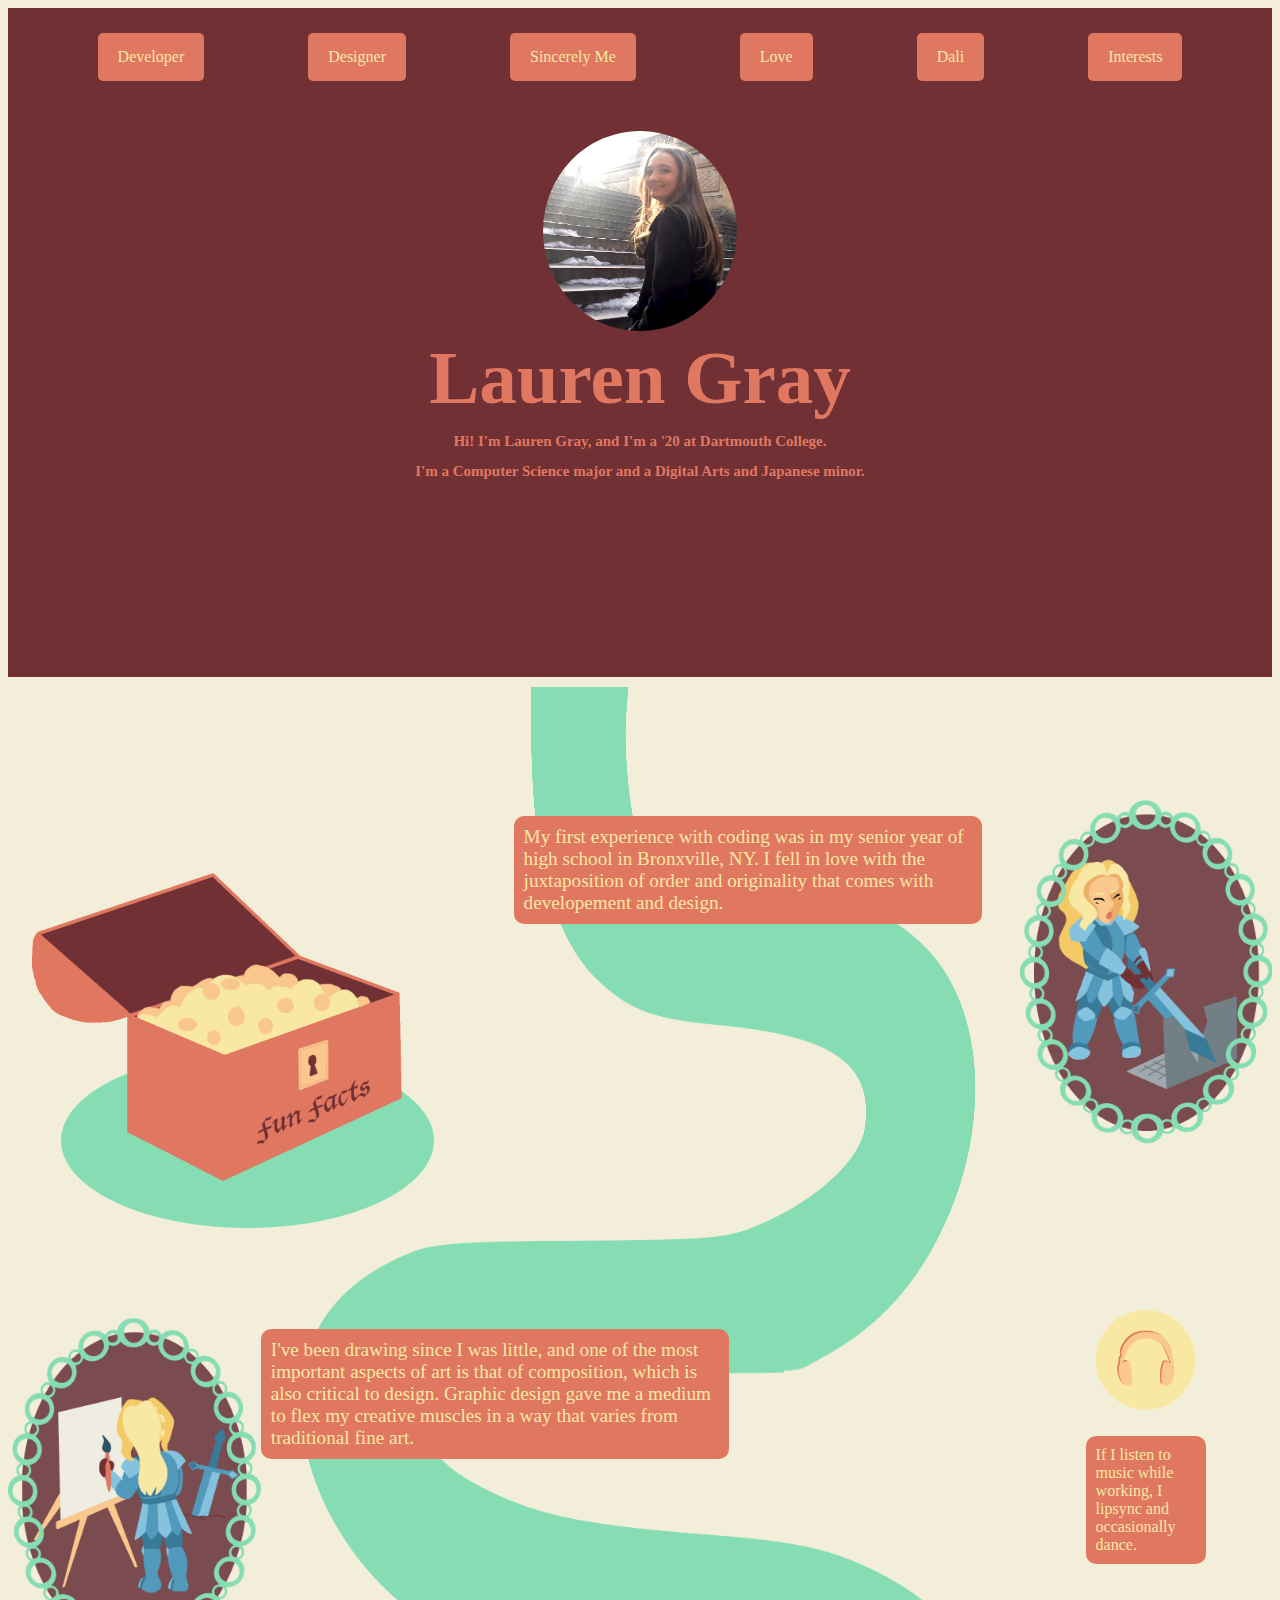
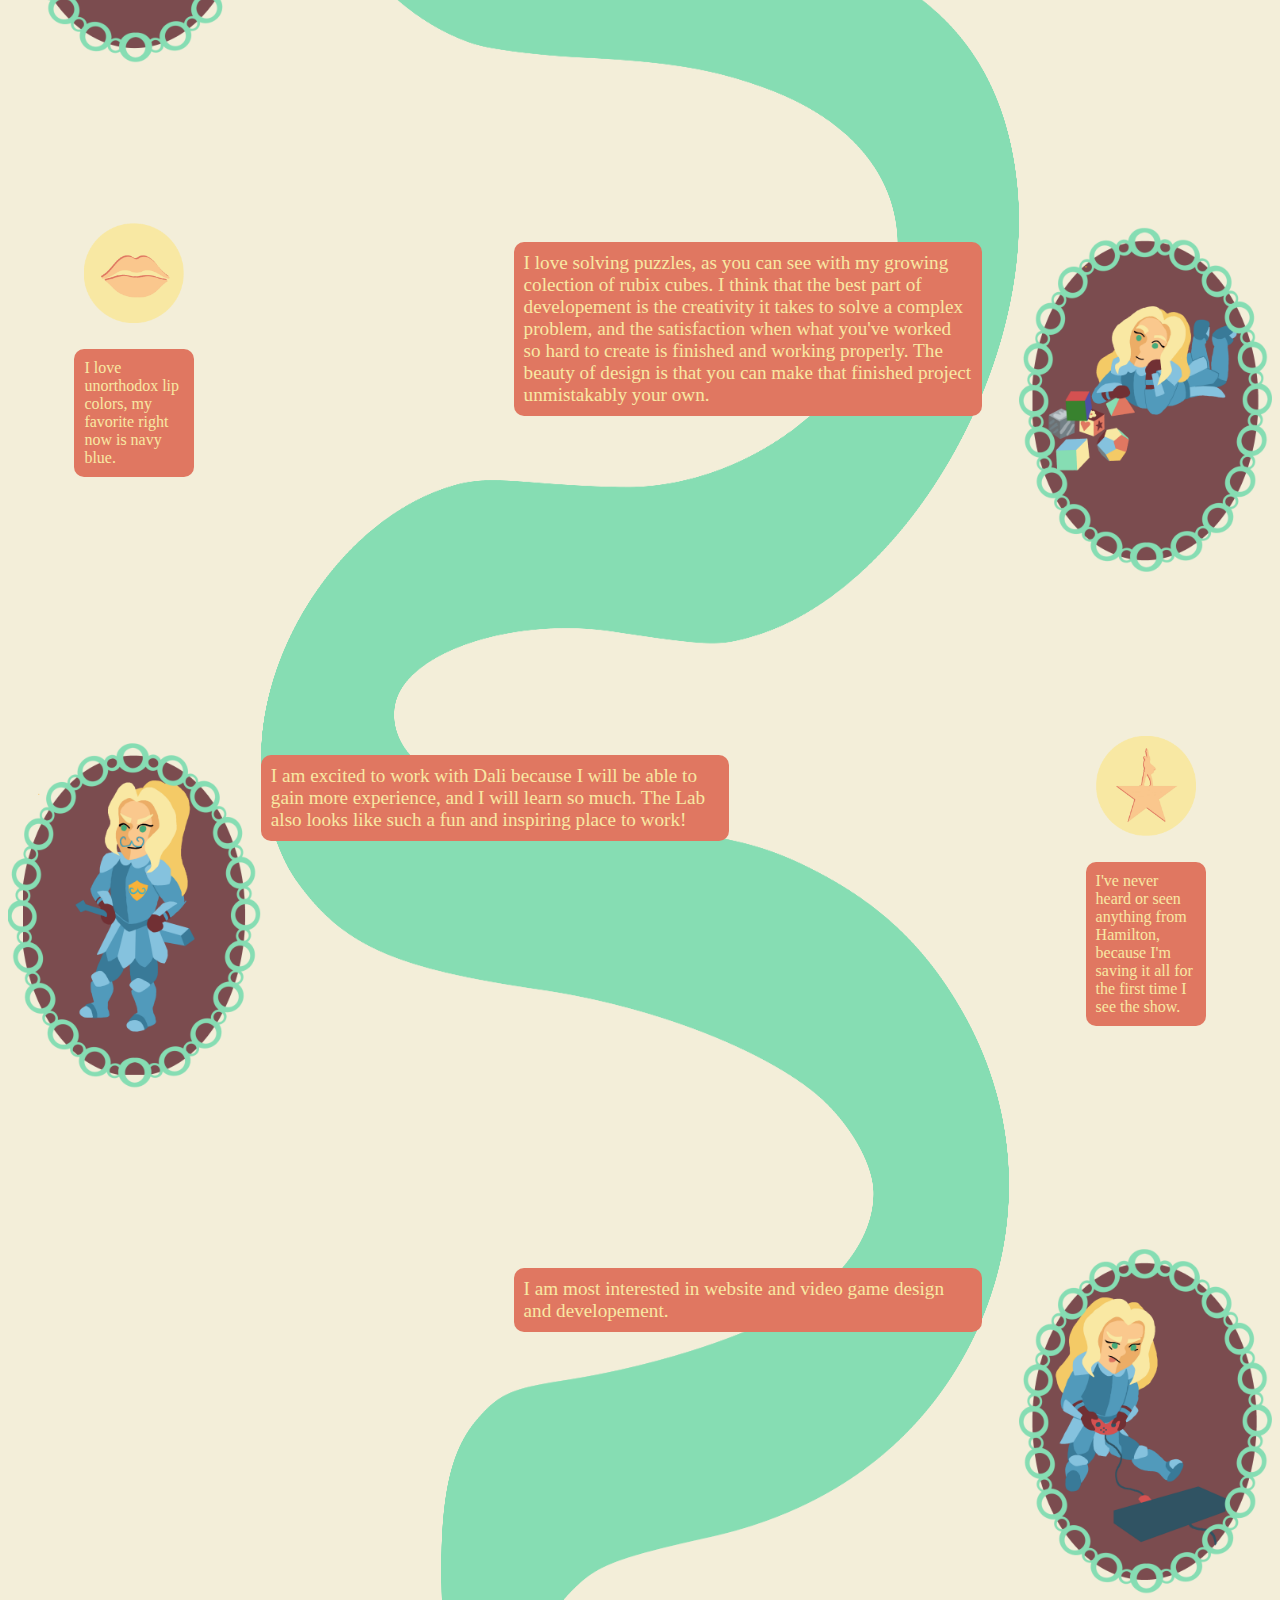
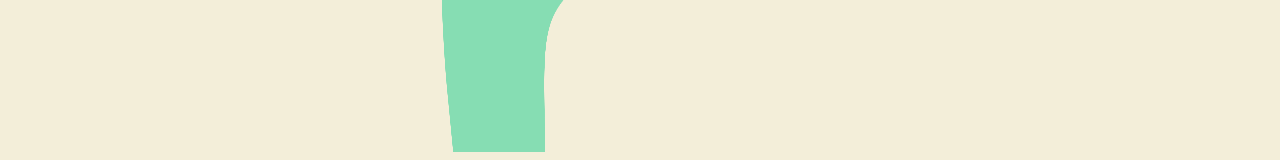
==== index.html @ 253ea524 "added head to sincere" ====
<!DOCTYPE html>

<html>
  <head>
    <title> laurengray20.me </title>
    <link href="style.css" type="text/css" rel="stylesheet">
  </head>
  <body>
    <div class="grid">
        <div class="heading">
          <nav>
            <a class="inpage" href="#part1">Developer</a>
            <a class="inpage" href="#part2">Designer</a>
            <a class="inpage" href="./sincerely_me.html">Sincerely Me</a>
            <a class="inpage" href="#part3">Love</a>
            <a class="inpage" href="#part4">Dali</a>
            <a class="inpage" href="#part5">Interests</a>

          </nav>
          <image class="me" src="images/Me.jpg" alt="Lauren Gray"/>
          <h1>Lauren Gray</h1>
          <h2>Hi! I'm Lauren Gray, and I'm a '20 at Dartmouth College.</h2>
          <h2>I'm a Computer Science major and a Digital Arts and Japanese minor.</h2>

        </div>
            <image id="painting1" src="images/Computer Knight.png"/>
            <image id="painting2" src="images/Painting Knight.png"/>
            <image id="painting3" src="images/Knight Cubes.png"/>
            <image id="painting4" src="images/Dali Knight.png"/>
            <image id="painting5" src="images/Game Knight.png"/>
            <image id="road" src="images/path.png" alt="a path"/>
        <div class= "info" id=part1>
          <p class= "caption">
            My first experience with coding was in my senior year of high
            school in Bronxville, NY. I fell in love with the juxtaposition
            of order and originality that comes with developement and design.
          </p>
        </div>
        <div class="info" id="part2">
          <p class= "caption">
            I've been drawing since I was little, and one of the most important aspects of art
            is that of composition, which is also critical to design. Graphic design gave me a
            medium to flex my creative muscles in a way that varies from traditional fine art.
          </p>
        </div>
        <div class= "info" id=part3>
          <p class= "caption">
            I love solving puzzles, as you can see with my growing colection of rubix cubes.
            I think that the best part of developement is the creativity it takes to solve a complex problem,
            and the satisfaction when what you've worked so hard to create is finished and working properly.
            The beauty of design is that you can make that finished project unmistakably your own.
          </p>
        </div>
        <div class= "info" id=part4>
          <p class= "caption">
            I am excited to work with Dali because I will be able to gain more experience, and I will learn so much.
            The Lab also looks like such a fun and inspiring place to work!
          </p>
        </div>
        <div class= "info" id=part5>
          <p class= "caption">
            I am most interested in website and video game design and developement.
          </p>
        </div>
        <image id="chest" src="images/chest.png" alt="fun facts"/>

        <image class="thing1" src="images/Headphones.png" alt="fact1"/>
        <div id="fact1">
          <p class="fun">If I listen to music while working, I lipsync and occasionally dance.</p>
        </div>
        <image class="thing2" src="images/lips.png" alt="fact2"/>
        <div id="fact2">
          <p class="fun">I love unorthodox lip colors, my favorite right now is navy blue.</p>
        </div>
        <image class="thing3" src="images/Hamilton.png" alt="fact3"/>
        <div id="fact3">
          <p class="fun">I've never heard or seen anything from Hamilton, because I'm saving it all for the first time I see the show.</p>
        </div>

  </body>
</html>
---- style.css ----
body{
  background-color: #f3eed9;
}

.grid{
  display: grid;
  poition: relative;
  grid-template: 20% 100px repeat(5, 1fr)/ repeat(5, 20%);
  height:100%;
  width: 100%;
  margin:0;
  grid-row-gap: 10px;
}

.heading{
    background-color: #703034;
    padding-top: 25px;
    padding-bottom: 200px;
    text-align: center;
    font-family: "Lucida Blackletter";
    margin:0;
    color:#e07761;
    grid-row:1/2;
    grid-column: 1 / 6;
}

.inpage{
  display: inline-block;
  padding: 15px 20px;
  margin: 0px 50px 50px 50px;
  border-radius: 5px;
  color: #f8e8a3;
  text-decoration: none;
  background-color: #e07761;
}

h1{
  font-size: 75px;
  margin:0;
}

h2{
  font-size:15px;
}

.me{
  height:200px;
  border-radius: 100%;
}

.caption{
  position: absolute;
  background-color: #e07761;
  width:35%;
  border-radius: 10px;
  color: #f8e8a3;
  font-family: Georgia;
  padding:10px;
  z-index: 1;
  font-size: 1.2em;
}

a:hover{
  color: #FFFFFF;
}

#part1{
  grid-row: 3/4;
  grid-column: 3/5;
}

#part2{
  grid-row: 4/5;
  grid-column: 2/4;
}
#part3{
  grid-row: 5/6;
  grid-column: 3/5;
}
#part4{
  grid-row: 6/7;
  grid-column: 2/4;
}
#part5{
  grid-row: 7/8;
  grid-column: 3/5;
}

#road{
  width:100%;
  height:100%;
  z-index: 0;
  text-align: center;
  grid-row:2/8;
  grid-column: 2/ 5;
}

.storypic{
  text-align: center;
  width: 80%;
  z-index:7;
  background-color: #FFFFFF;
}

#painting{
  z-index: 1;
  display: block;
  width: 100%;
  top:50%;
  transform: translate(0,-50%);
}

.storypick:hover .painting{
  opacity:.1;
}

#bonus{
  width:80%;
  left: 10%;
  top:50%;
  transform: translate(0,-50%);
  z-index: 5;
  font-family: Trattatello;
  background-color: #FFFFFF;
  opacity:0.8;
}

#bonus h4{
  margin:0;
}

#bonus p{
  font-size: .9em;
  padding: 1%;
  margin:0;
}

.frameback{
  z-index: 2;
  display: block;
  width: 100%;
  top:50%;
  transform: translate(0,-50%);
  opacity: 0.6;
}

.overlay{
  opacity: 0;
}

.storypic:hover .overlay{
  opacity:1;
}

#painting1{
  grid-row: 3/4;
  grid-column: 5/6;
  width: 100%
}
#painting2{
  grid-row: 4/5;
  grid-column: 1/2;
  width: 100%
}

#painting3{
  grid-row: 5/6;
  grid-column: 5/6;
  width: 100%
}

#painting4{
  grid-row: 6/7;
  grid-column: 1/2;
  width: 100%
}

#painting5{
  grid-row: 7/8;
  grid-column: 5/6;
  width: 100%
}

#chest{
  display:block;
  margin:0 auto;
  height: 500px;
  grid-row:3/4;
  grid-column:1/2;
}


.fac{
  display: inline-block;

}

.thing1{
  display: block;
  margin: 0 auto;
  height:100px;
  grid-row: 4/5;
  grid-column:5/6;
}
.thing2{
  display: block;
  margin: 0 auto;
  height:100px;
  grid-row: 5/6;
  grid-column:1/2;
}
.thing3{
  display: block;
  margin: 0 auto;
  height:100px;
  grid-row: 6/7;
  grid-column:5/6;
}

.fun{
  position: absolute;
  top: 110px;
  left:50%;
  transform: translate(-50%, 0);
  background-color: #e07761;
  width:100px;
  border-radius: 10px;
  color: #f8e8a3;
  font-family: Georgia;
  padding:10px;
  z-index: 1;
}

#fact1{
  position: relative;
  grid-row: 4/5;
  grid-column:5/6;
}

#fact2{
  position:relative;
  grid-row: 5/6;
  grid-column:1/2;
}

#fact3{
  position: relative;
  grid-row: 6/7;
  grid-column:5/6;
}
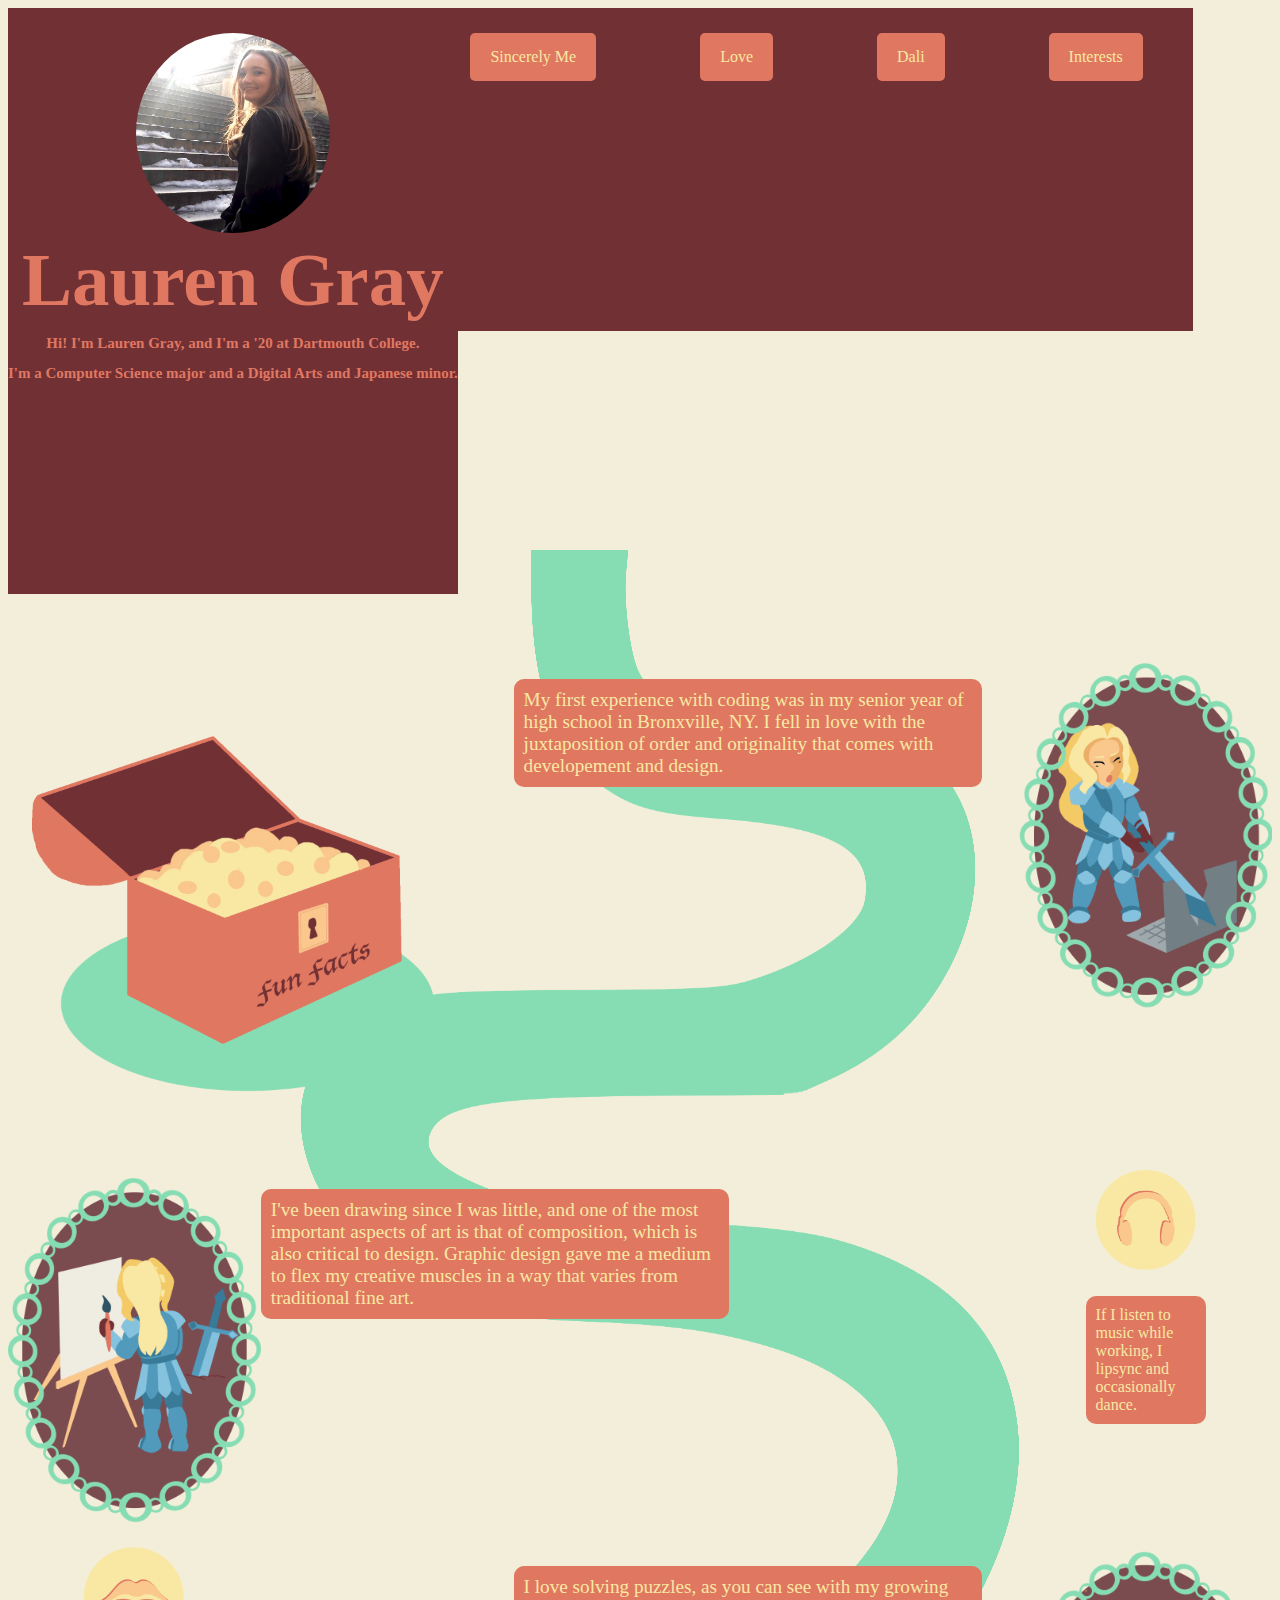
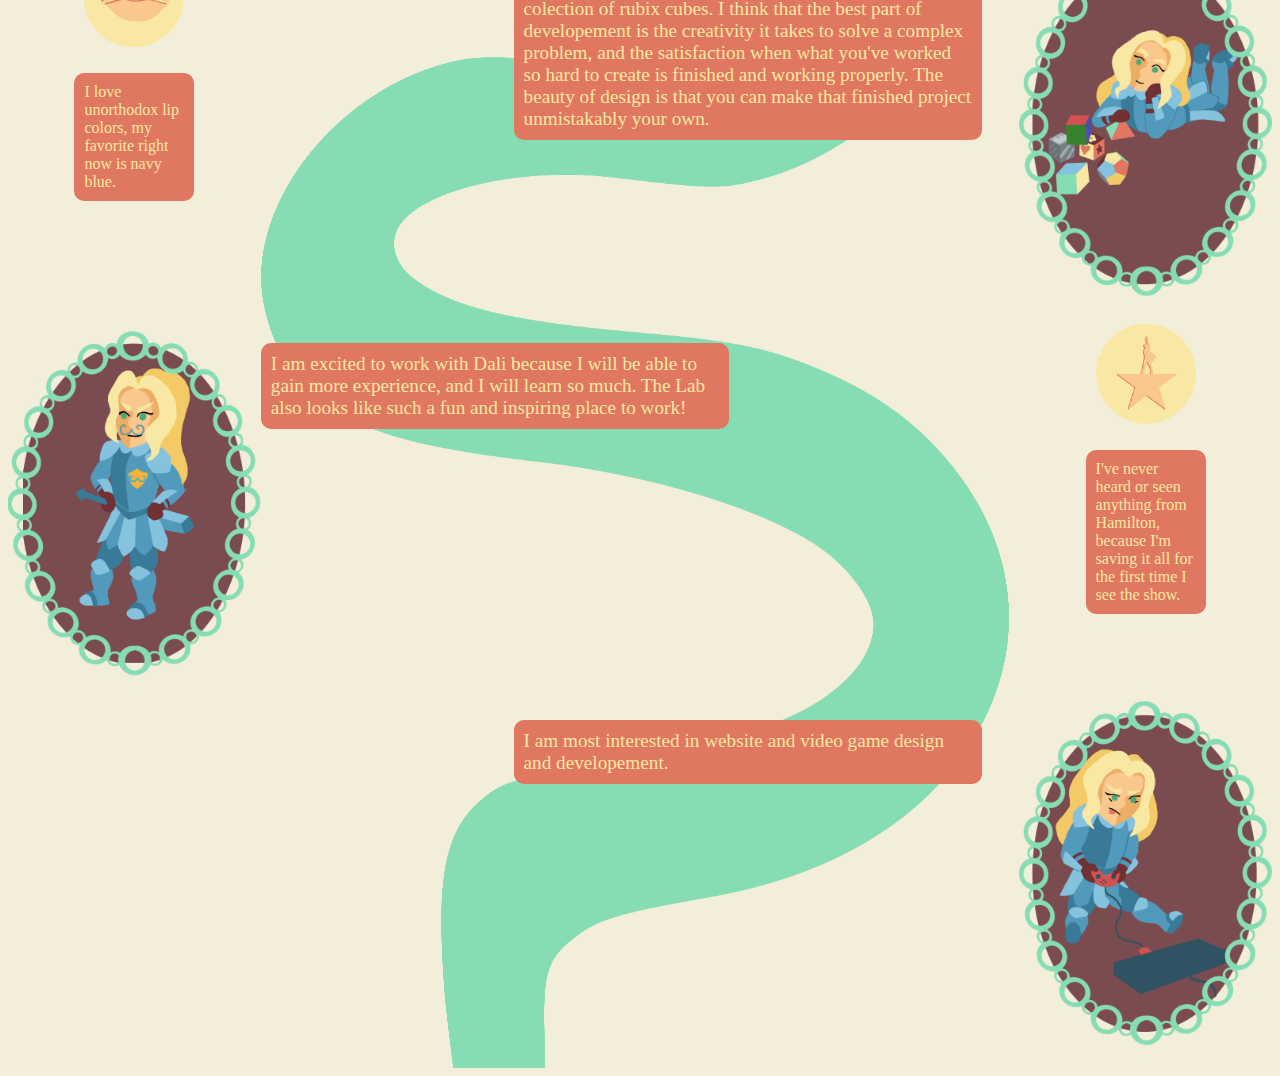
==== commit 57b1659a: "changed position of navbar" ====
--- a/index.html
+++ b/index.html
@@ -7,7 +7,7 @@
   </head>
   <body>
     <div class="grid">
-        <div class="heading">
+        <div class="navbar">
           <nav>
             <a class="inpage" href="#part1">Developer</a>
             <a class="inpage" href="#part2">Designer</a>
@@ -17,6 +17,9 @@
             <a class="inpage" href="#part5">Interests</a>
 
           </nav>
+        </div>
+        
+        <div class="navbar">
           <image class="me" src="images/Me.jpg" alt="Lauren Gray"/>
           <h1>Lauren Gray</h1>
           <h2>Hi! I'm Lauren Gray, and I'm a '20 at Dartmouth College.</h2>
--- a/style.css
+++ b/style.css
@@ -12,6 +12,19 @@
   grid-row-gap: 10px;
 }
 
+
+.navbar{
+    background-color: #703034;
+    padding-top: 25px;
+    padding-bottom: 200px;
+    position:fixed;
+    text-align: center;
+    font-family: "Lucida Blackletter";
+    margin:0;
+    color:#e07761;
+    grid-row:1/2;
+    grid-column: 1 / 6;
+}
 .heading{
     background-color: #703034;
     padding-top: 25px;
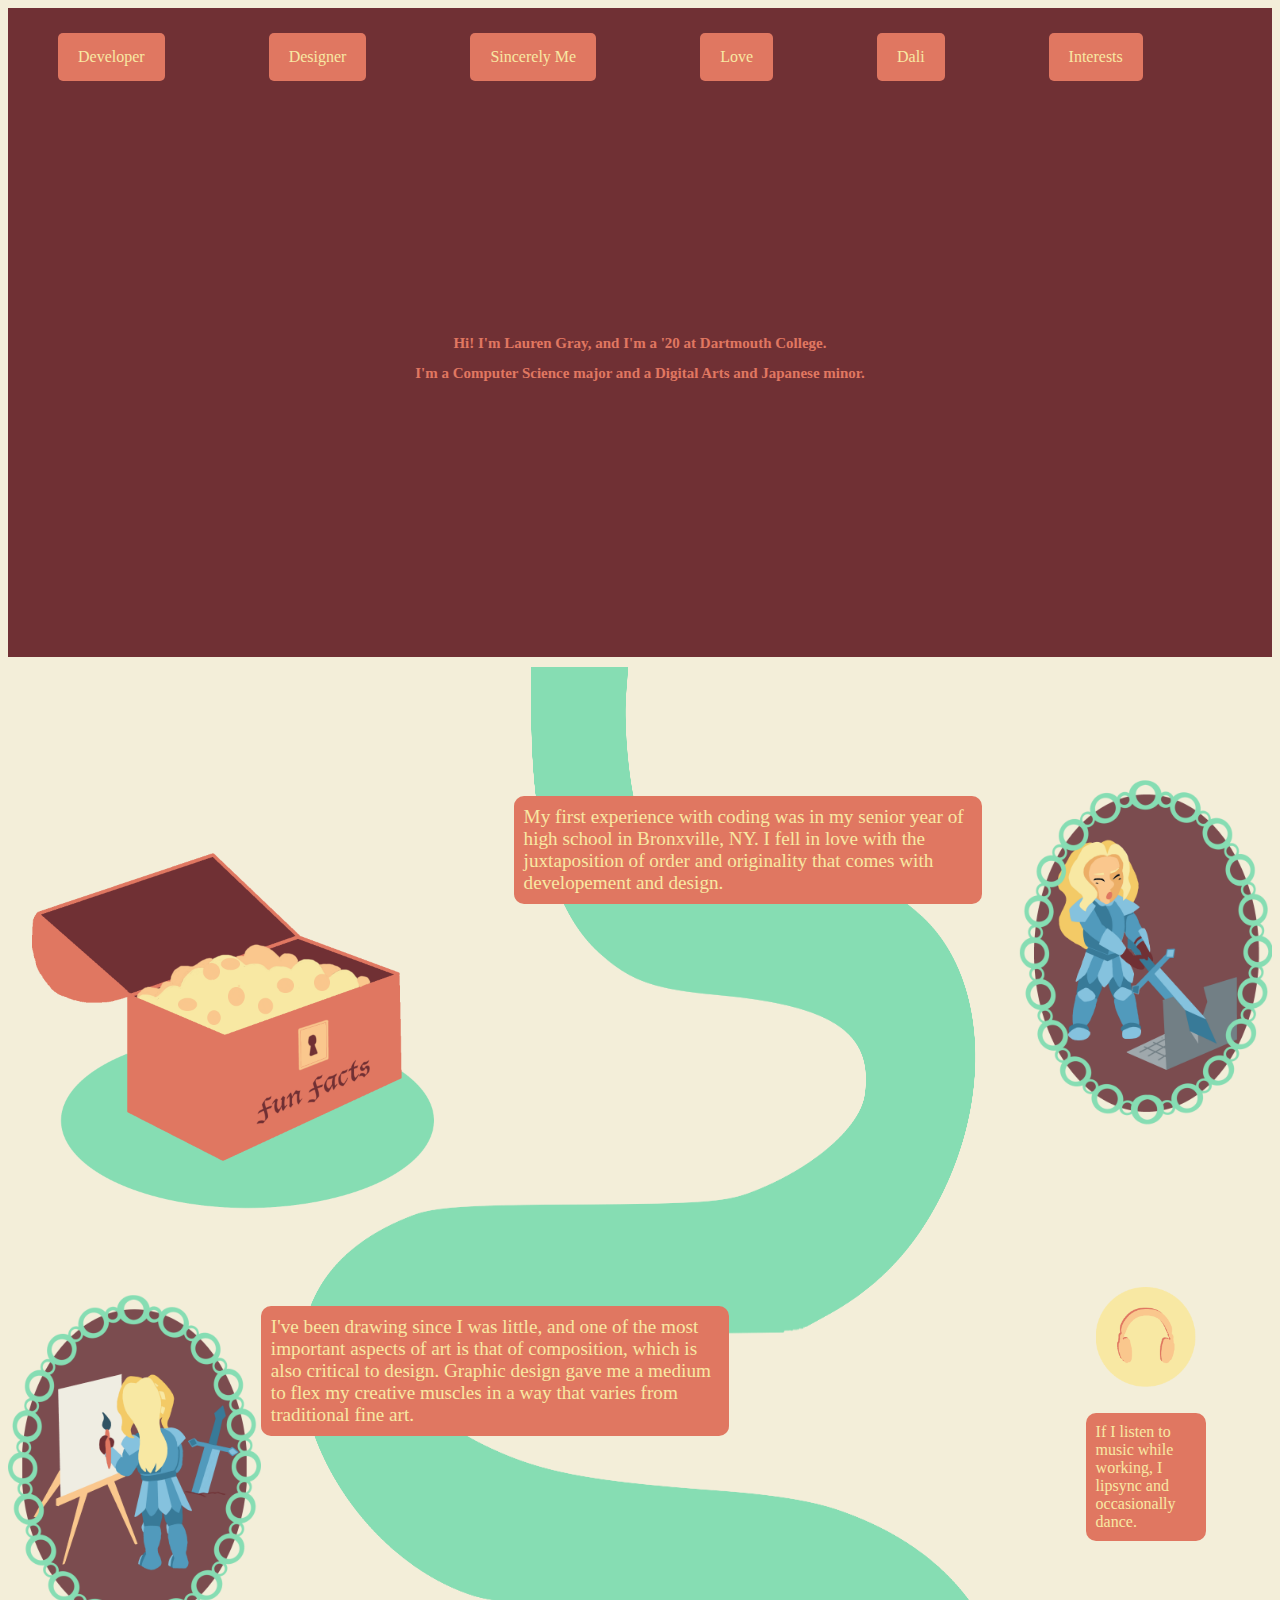
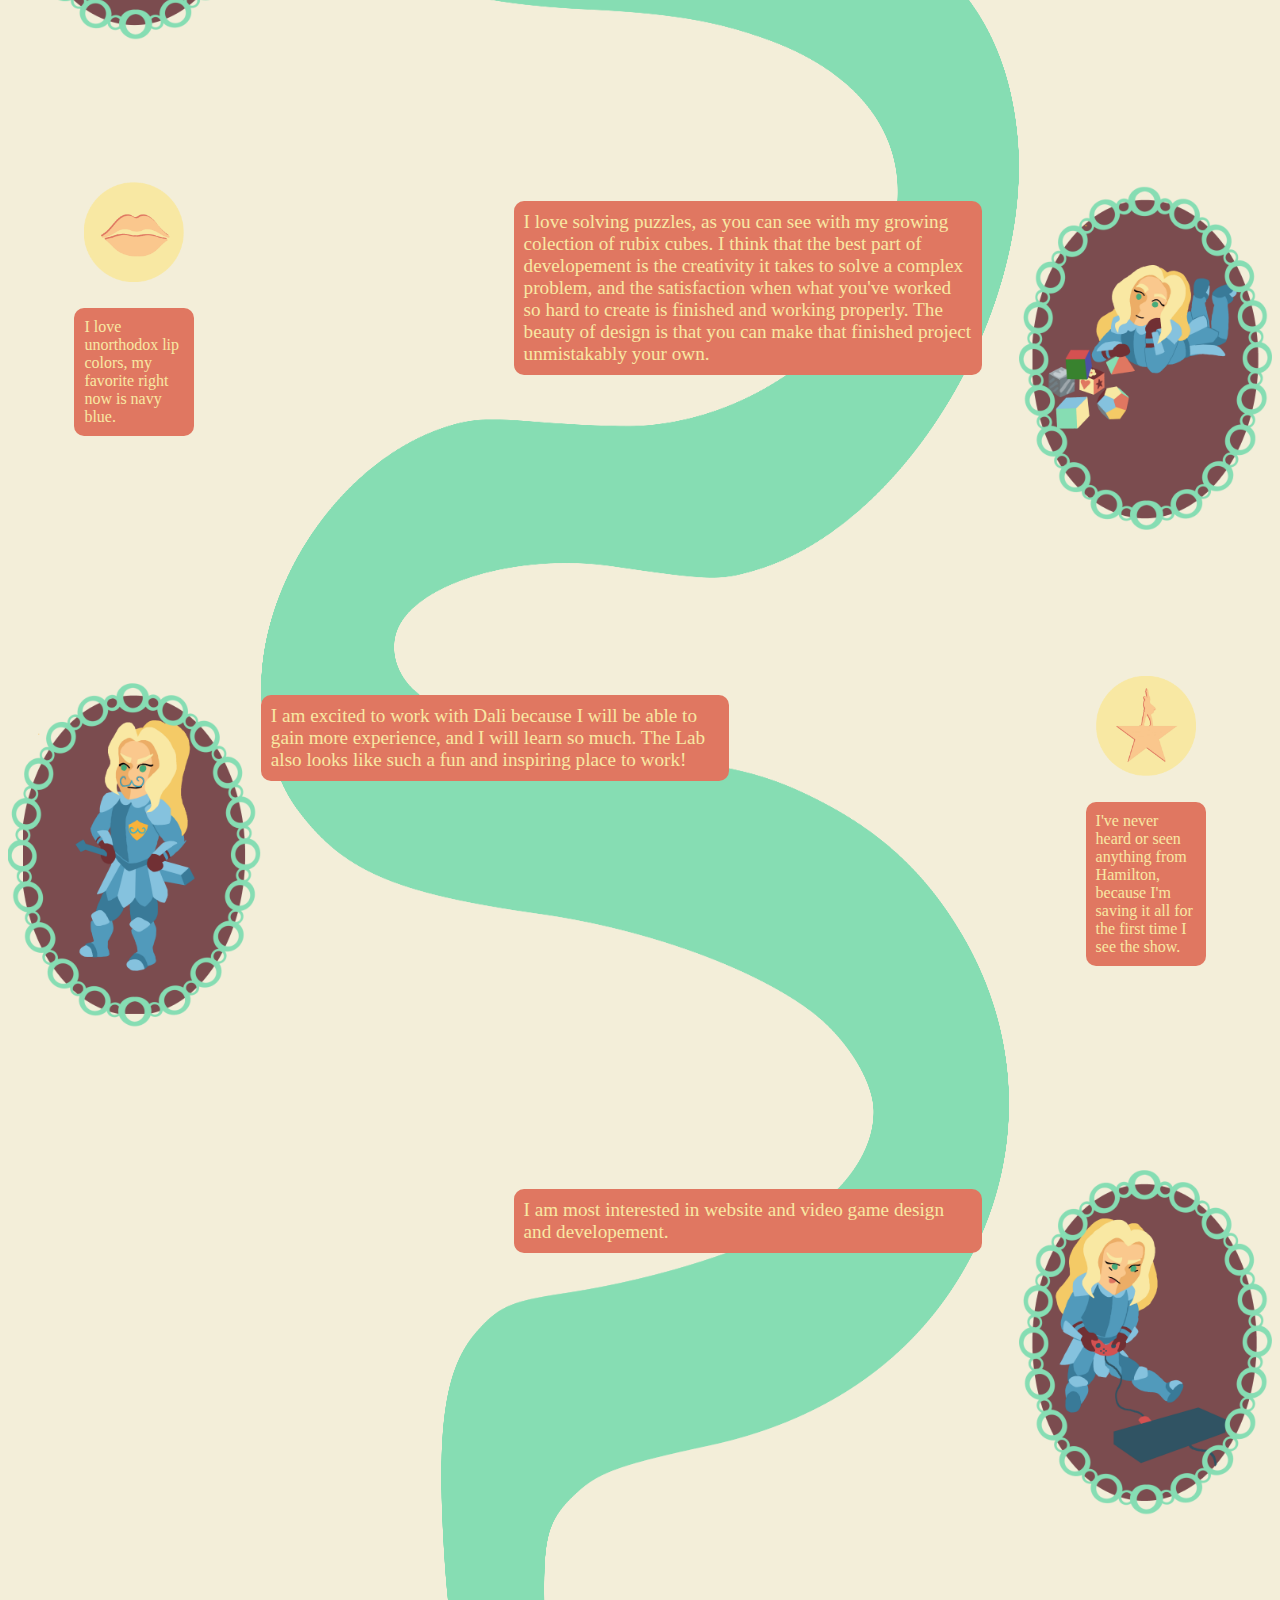
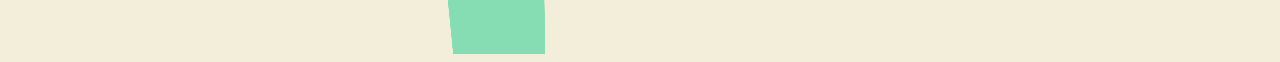
==== commit 53ff0930: "changed photo setting" ====
--- a/index.html
+++ b/index.html
@@ -18,8 +18,8 @@
 
           </nav>
         </div>
-        
-        <div class="navbar">
+
+        <div class="heading">
           <image class="me" src="images/Me.jpg" alt="Lauren Gray"/>
           <h1>Lauren Gray</h1>
           <h2>Hi! I'm Lauren Gray, and I'm a '20 at Dartmouth College.</h2>
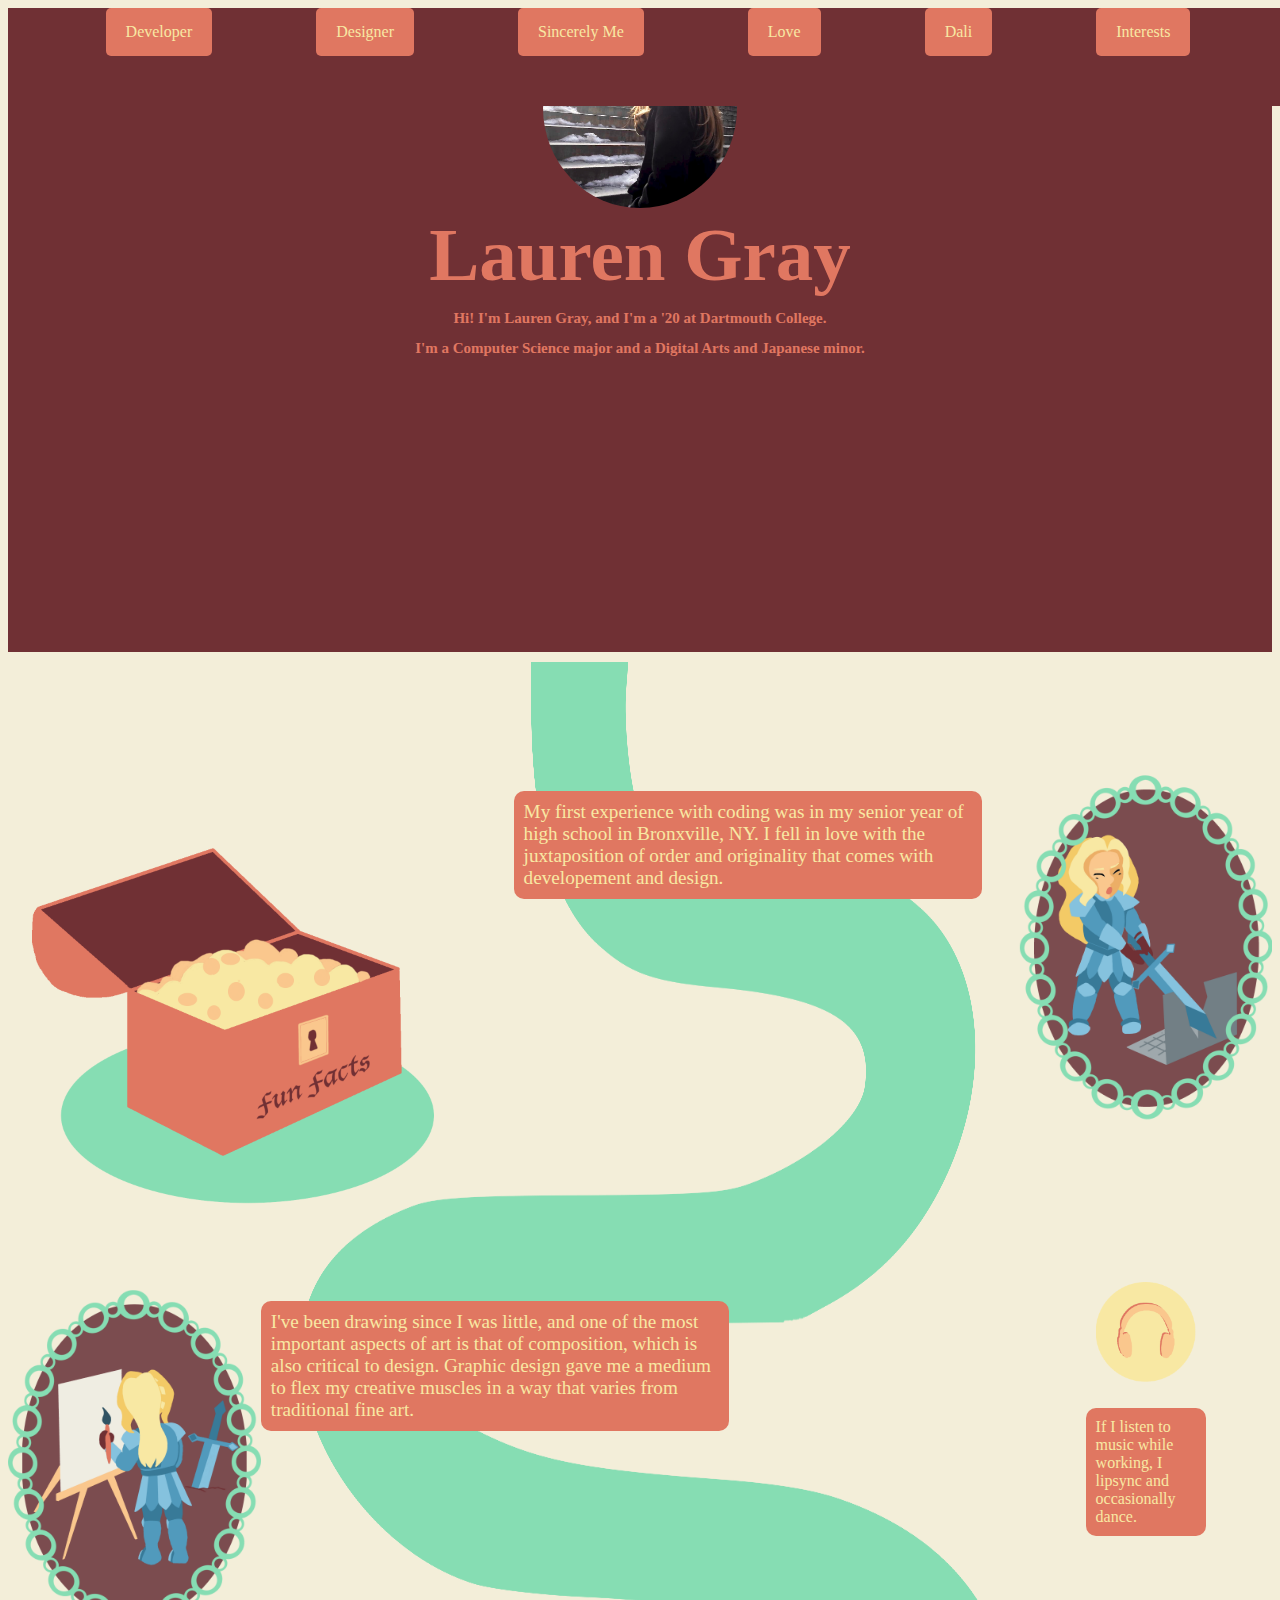
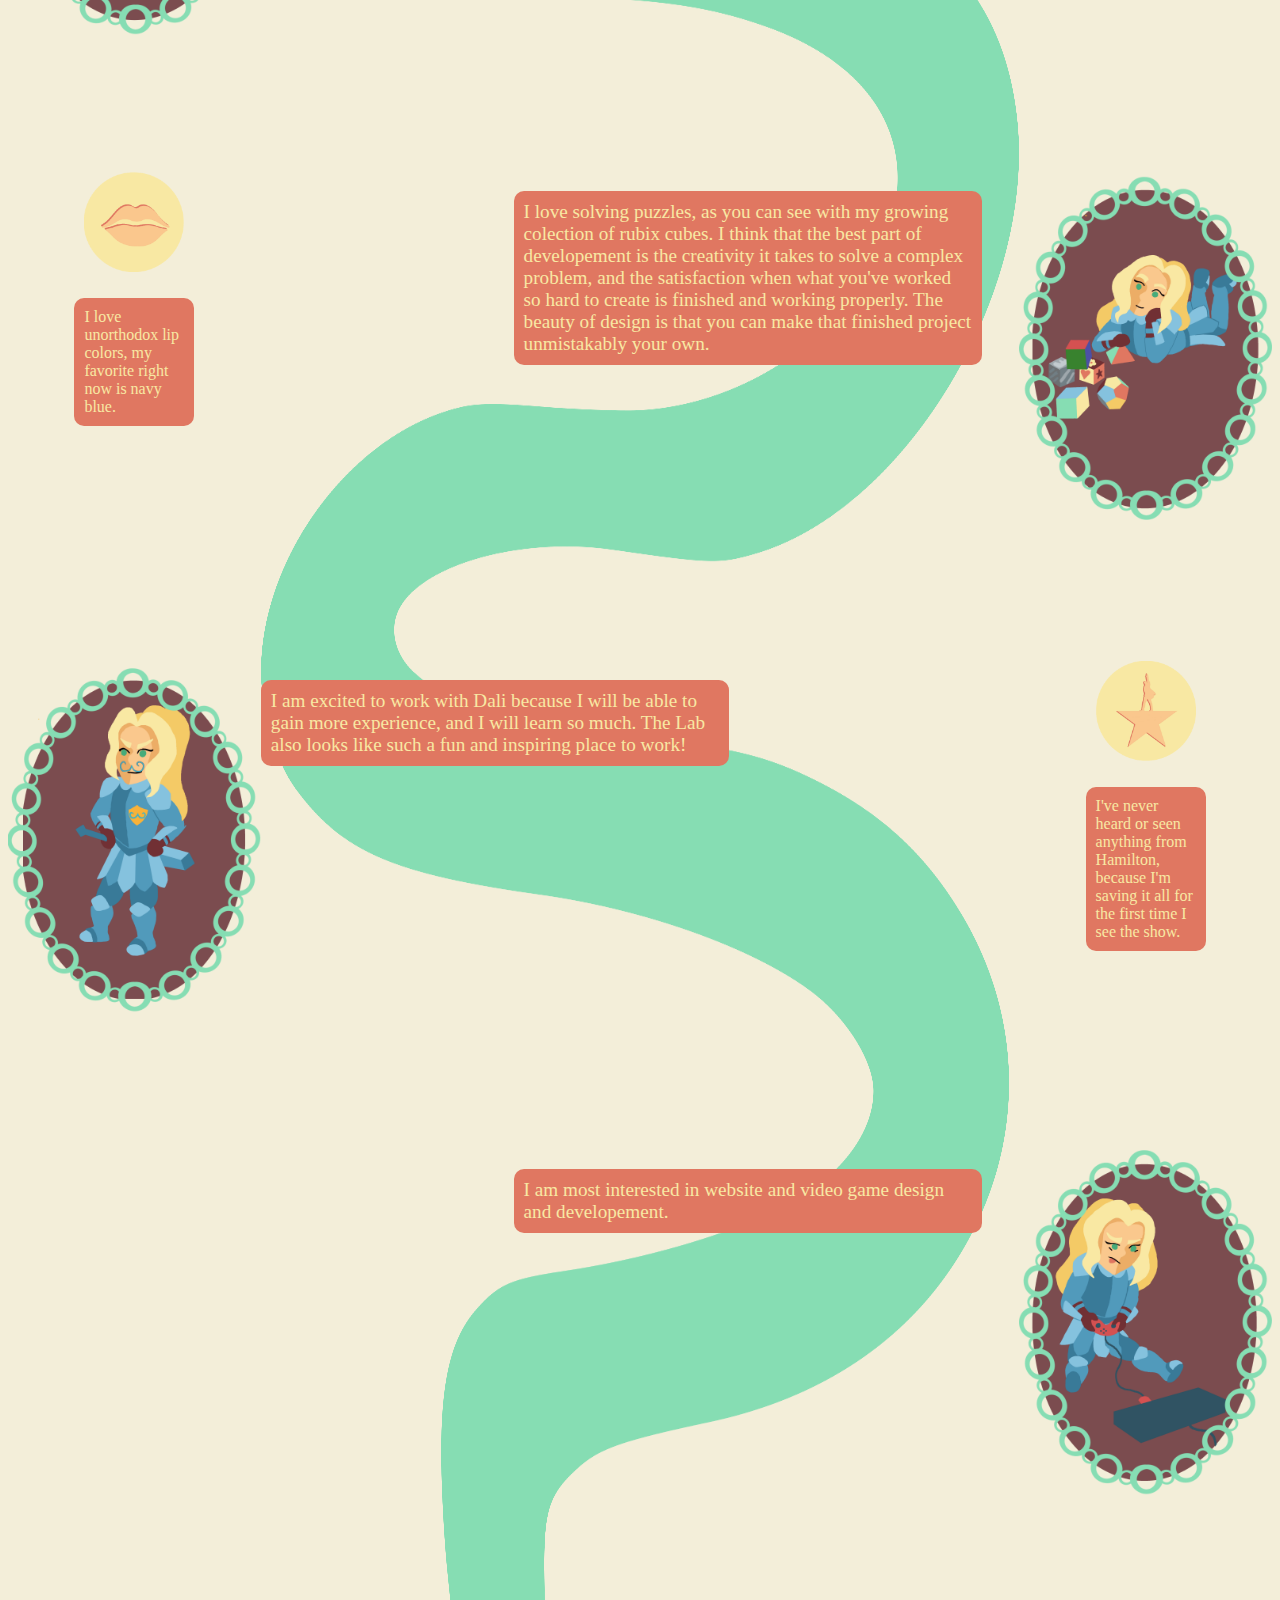
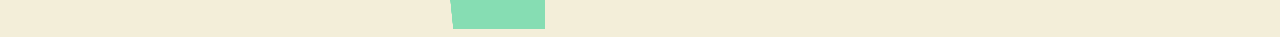
==== commit 13f14f10: "took navbar out of grid" ====
--- a/index.html
+++ b/index.html
@@ -6,18 +6,18 @@
     <link href="style.css" type="text/css" rel="stylesheet">
   </head>
   <body>
+    <div class="navbar">
+      <nav>
+        <a class="inpage" href="#part1">Developer</a>
+        <a class="inpage" href="#part2">Designer</a>
+        <a class="inpage" href="./sincerely_me.html">Sincerely Me</a>
+        <a class="inpage" href="#part3">Love</a>
+        <a class="inpage" href="#part4">Dali</a>
+        <a class="inpage" href="#part5">Interests</a>
+
+      </nav>
+    </div>
     <div class="grid">
-        <div class="navbar">
-          <nav>
-            <a class="inpage" href="#part1">Developer</a>
-            <a class="inpage" href="#part2">Designer</a>
-            <a class="inpage" href="./sincerely_me.html">Sincerely Me</a>
-            <a class="inpage" href="#part3">Love</a>
-            <a class="inpage" href="#part4">Dali</a>
-            <a class="inpage" href="#part5">Interests</a>
-
-          </nav>
-        </div>
 
         <div class="heading">
           <image class="me" src="images/Me.jpg" alt="Lauren Gray"/>
--- a/style.css
+++ b/style.css
@@ -15,22 +15,19 @@
 
 .navbar{
     background-color: #703034;
-    padding-top: 25px;
-    padding-bottom: 200px;
-    position:fixed;
     text-align: center;
     font-family: "Lucida Blackletter";
-    margin:0;
     color:#e07761;
-    grid-row:1/2;
-    grid-column: 1 / 6;
+    position: fixed;
+    width: 100%;
+    z-index: 10;
 }
 .heading{
     background-color: #703034;
-    padding-top: 25px;
     padding-bottom: 200px;
     text-align: center;
     font-family: "Lucida Blackletter";
+    position: relative;
     margin:0;
     color:#e07761;
     grid-row:1/2;
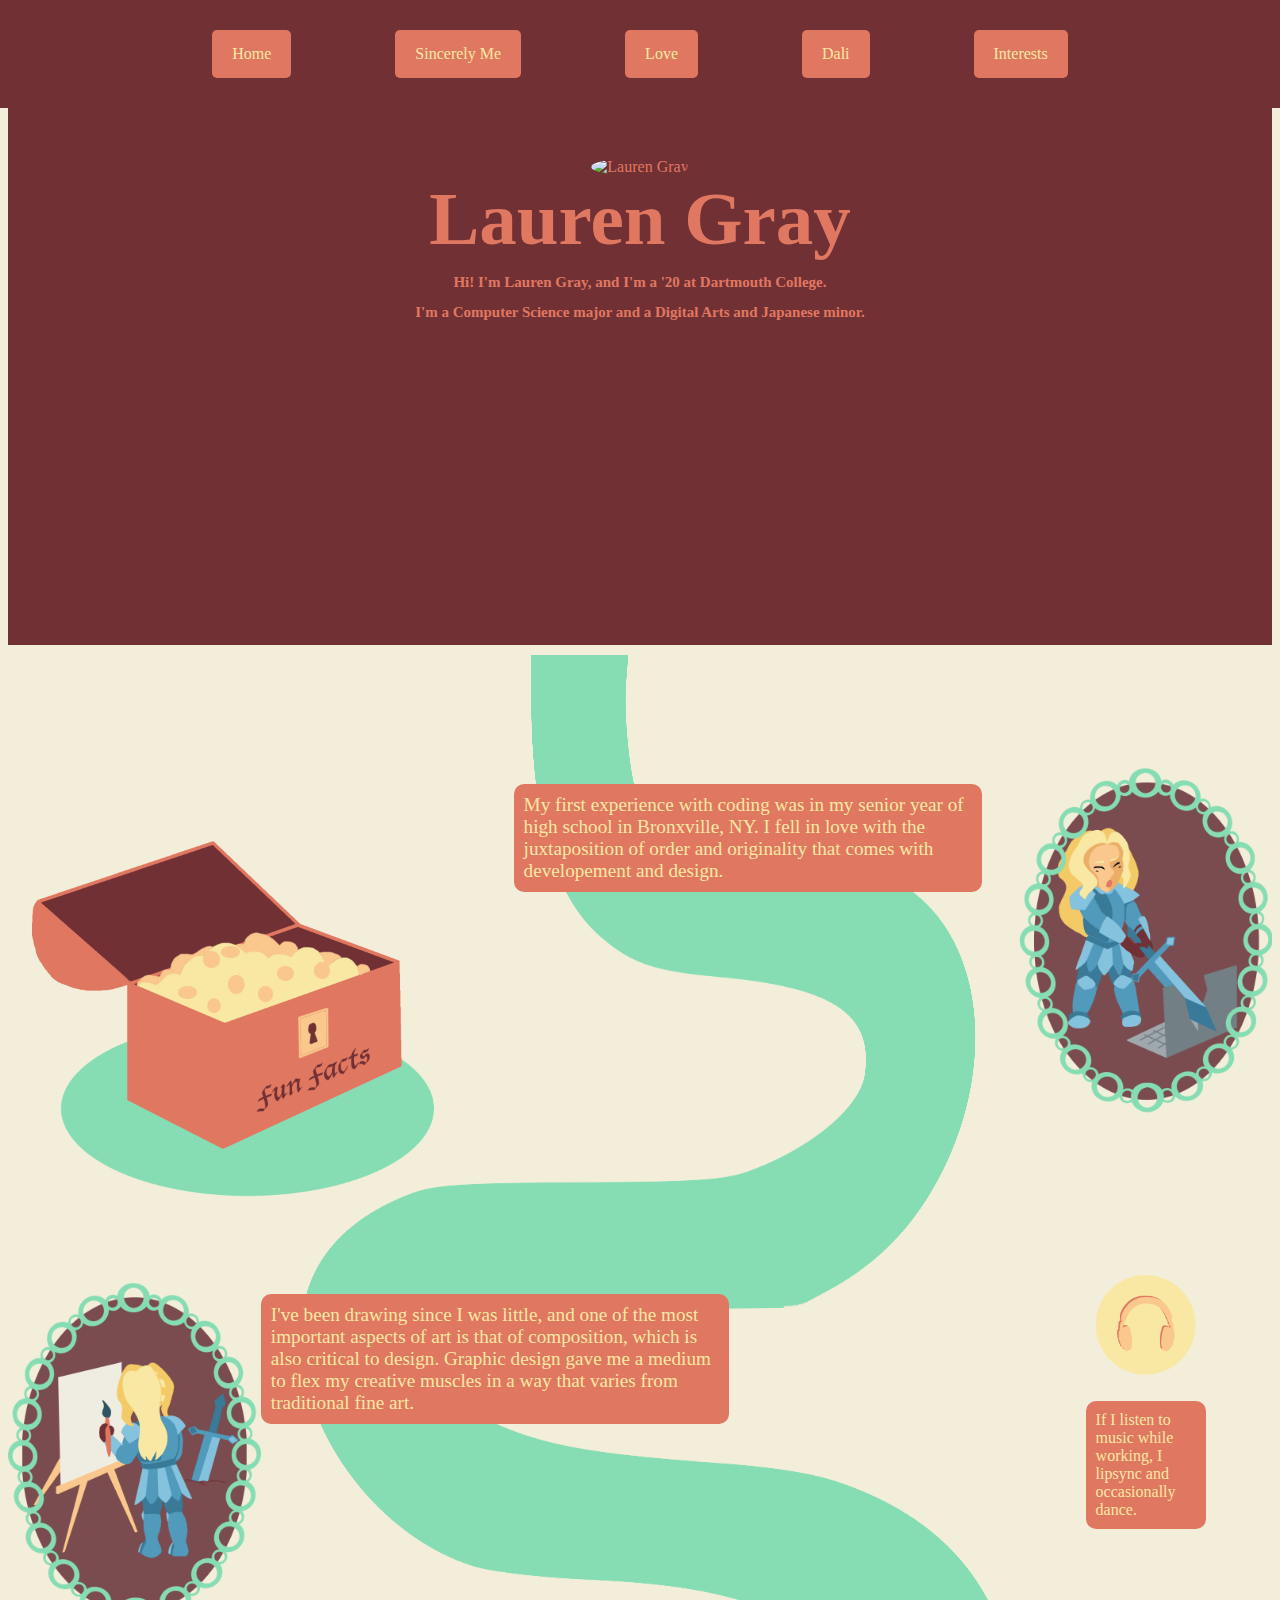
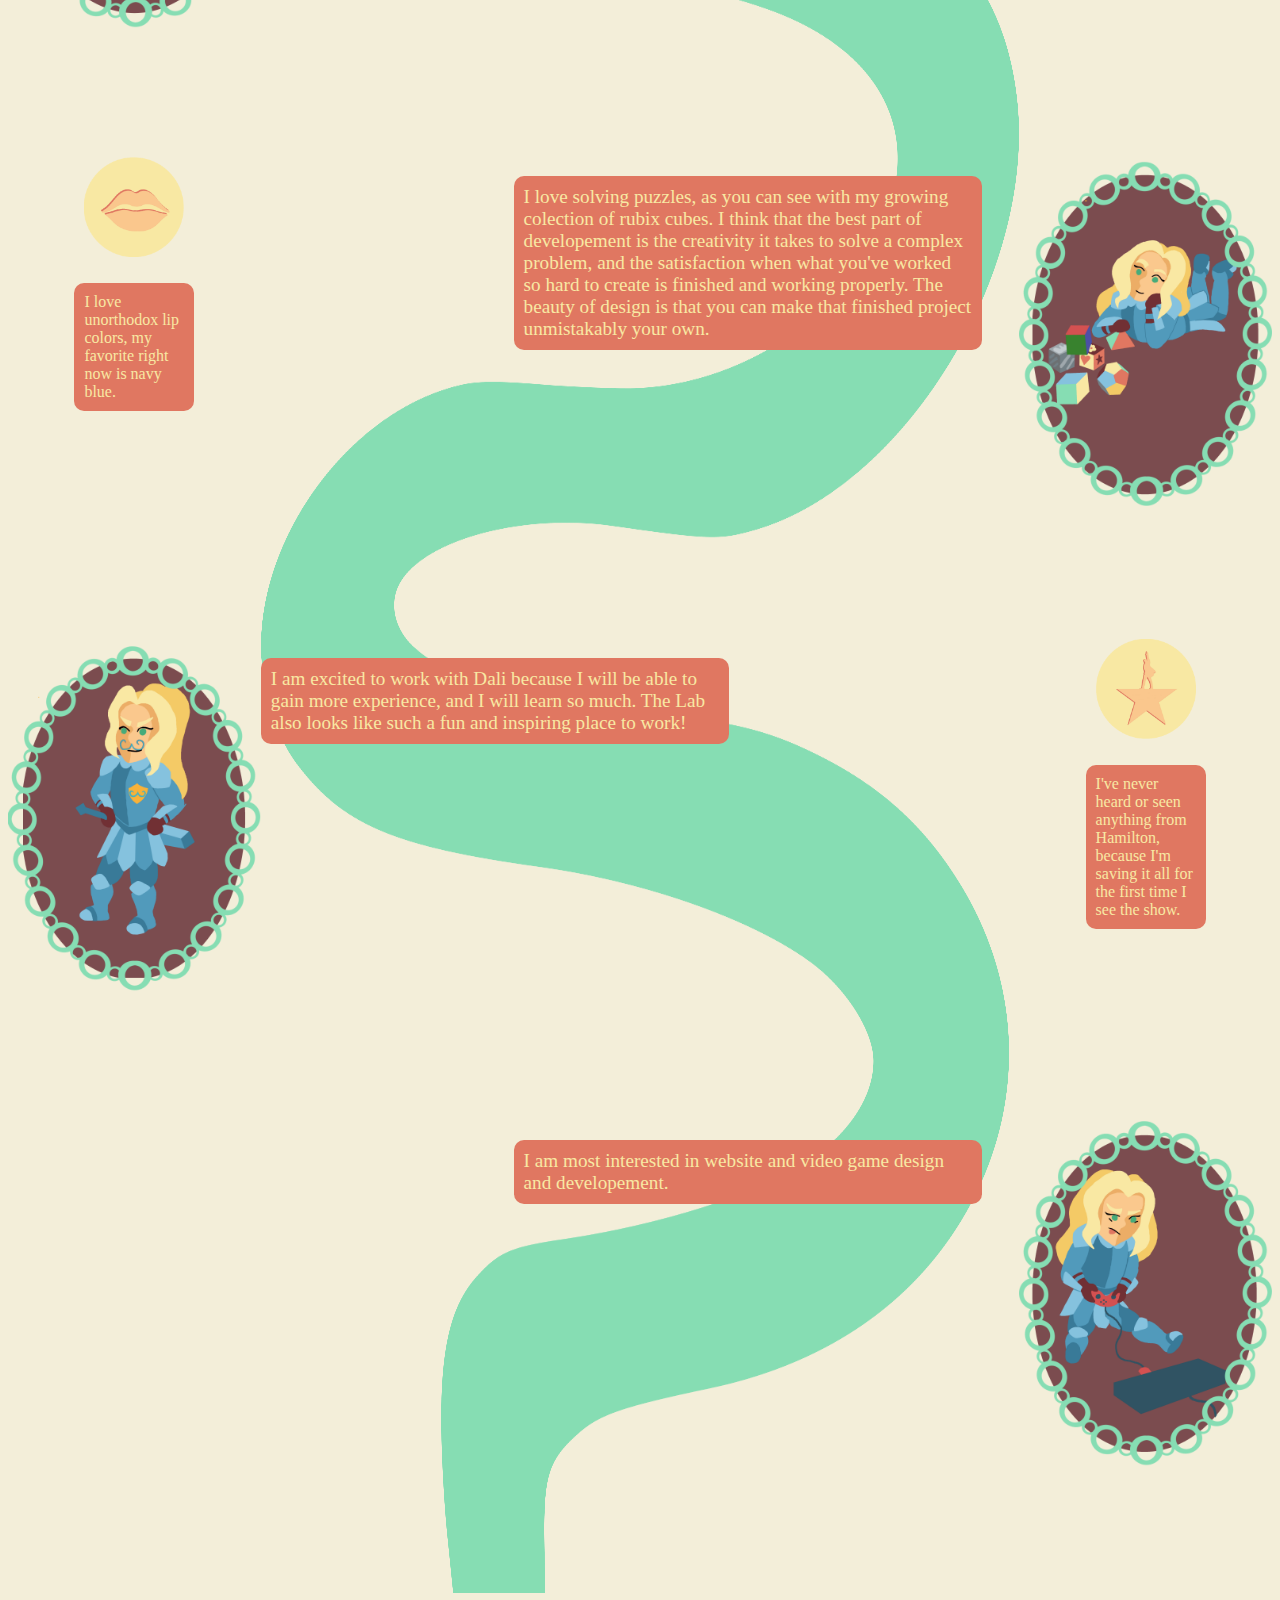
==== commit c3d94f7f: "added sincerely me video" ====
--- a/index.html
+++ b/index.html
@@ -8,8 +8,7 @@
   <body>
     <div class="navbar">
       <nav>
-        <a class="inpage" href="#part1">Developer</a>
-        <a class="inpage" href="#part2">Designer</a>
+        <a class="inpage" href="./index.html">Home</a>
         <a class="inpage" href="./sincerely_me.html">Sincerely Me</a>
         <a class="inpage" href="#part3">Love</a>
         <a class="inpage" href="#part4">Dali</a>
@@ -19,8 +18,8 @@
     </div>
     <div class="grid">
 
-        <div class="heading">
-          <image class="me" src="images/Me.jpg" alt="Lauren Gray"/>
+        <div class="heading" id=homescreen>
+          <image class="me" src="images/me.jpg" alt="Lauren Gray"/>
           <h1>Lauren Gray</h1>
           <h2>Hi! I'm Lauren Gray, and I'm a '20 at Dartmouth College.</h2>
           <h2>I'm a Computer Science major and a Digital Arts and Japanese minor.</h2>
--- a/style.css
+++ b/style.css
@@ -19,11 +19,14 @@
     font-family: "Lucida Blackletter";
     color:#e07761;
     position: fixed;
+    top: 0;
+    left: 0;
     width: 100%;
     z-index: 10;
 }
 .heading{
     background-color: #703034;
+    padding-top: 150px;
     padding-bottom: 200px;
     text-align: center;
     font-family: "Lucida Blackletter";
@@ -37,7 +40,7 @@
 .inpage{
   display: inline-block;
   padding: 15px 20px;
-  margin: 0px 50px 50px 50px;
+  margin: 30px 50px;
   border-radius: 5px;
   color: #f8e8a3;
   text-decoration: none;
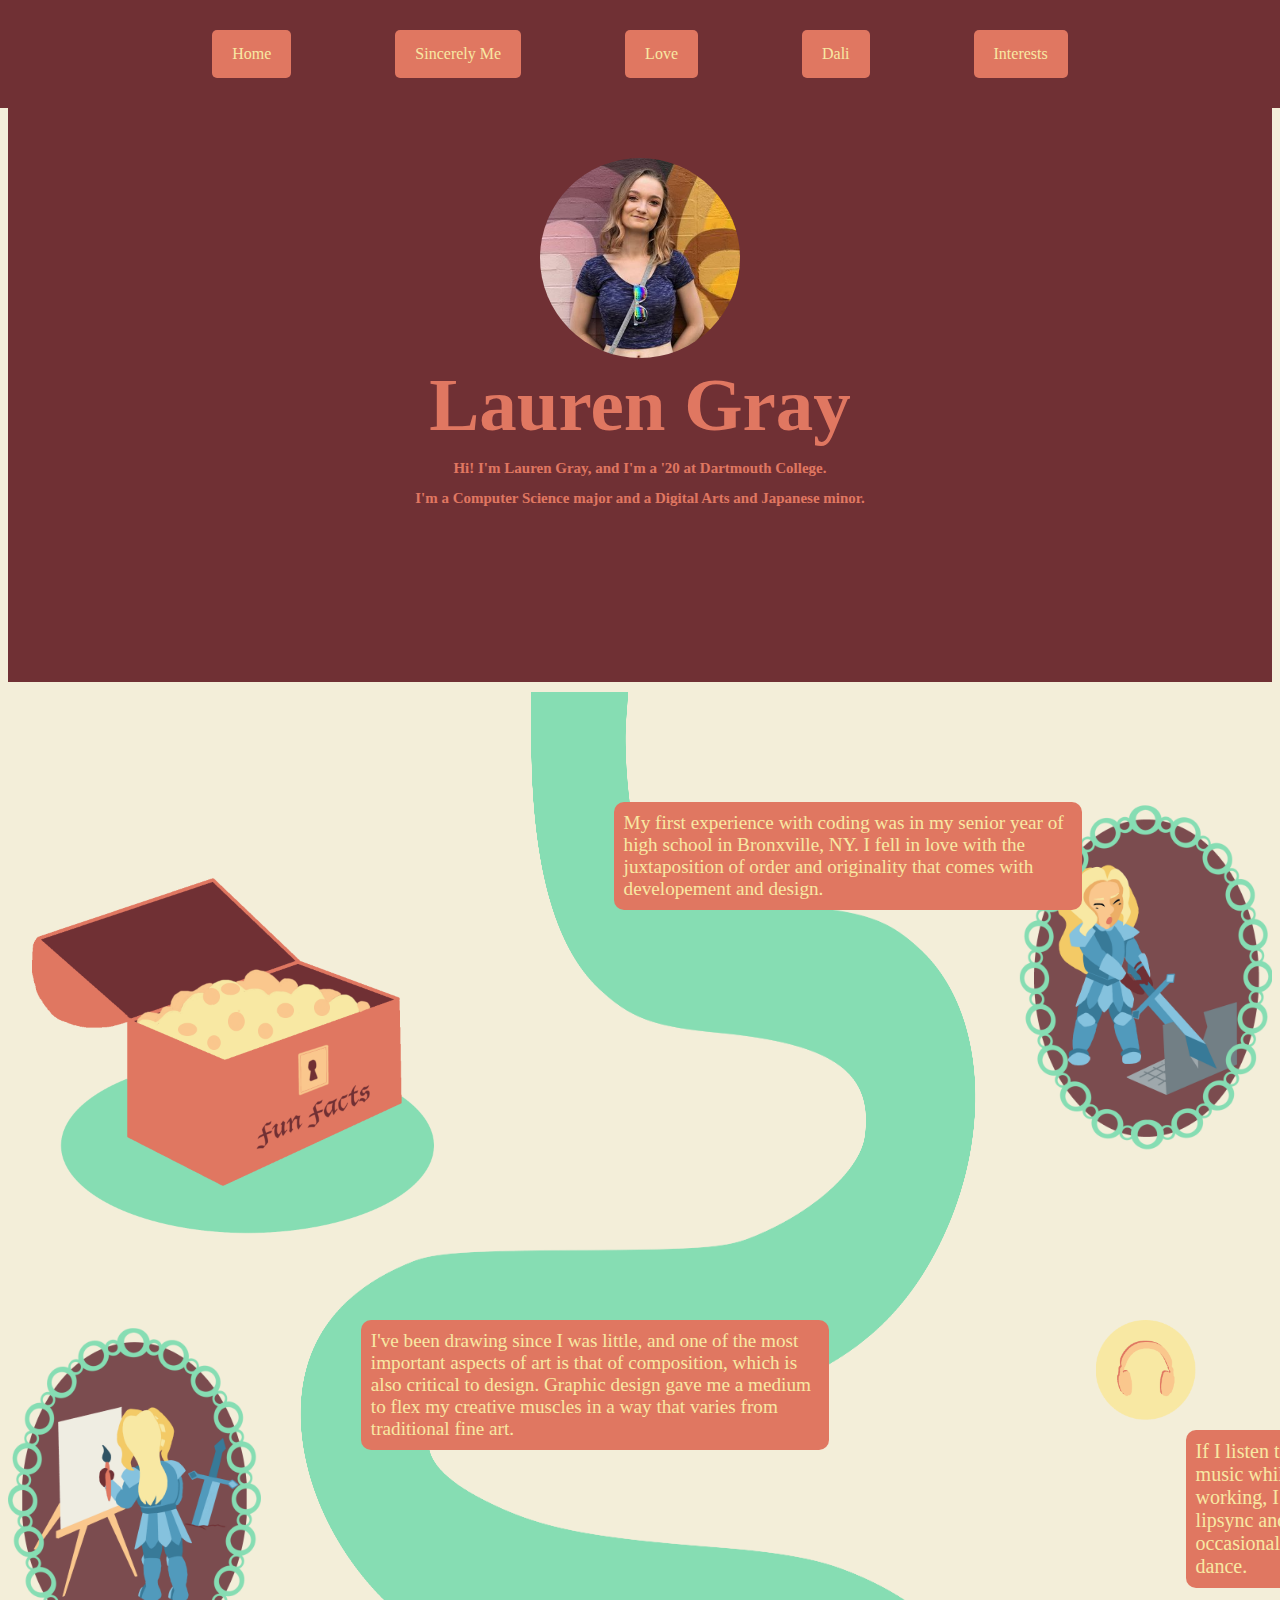
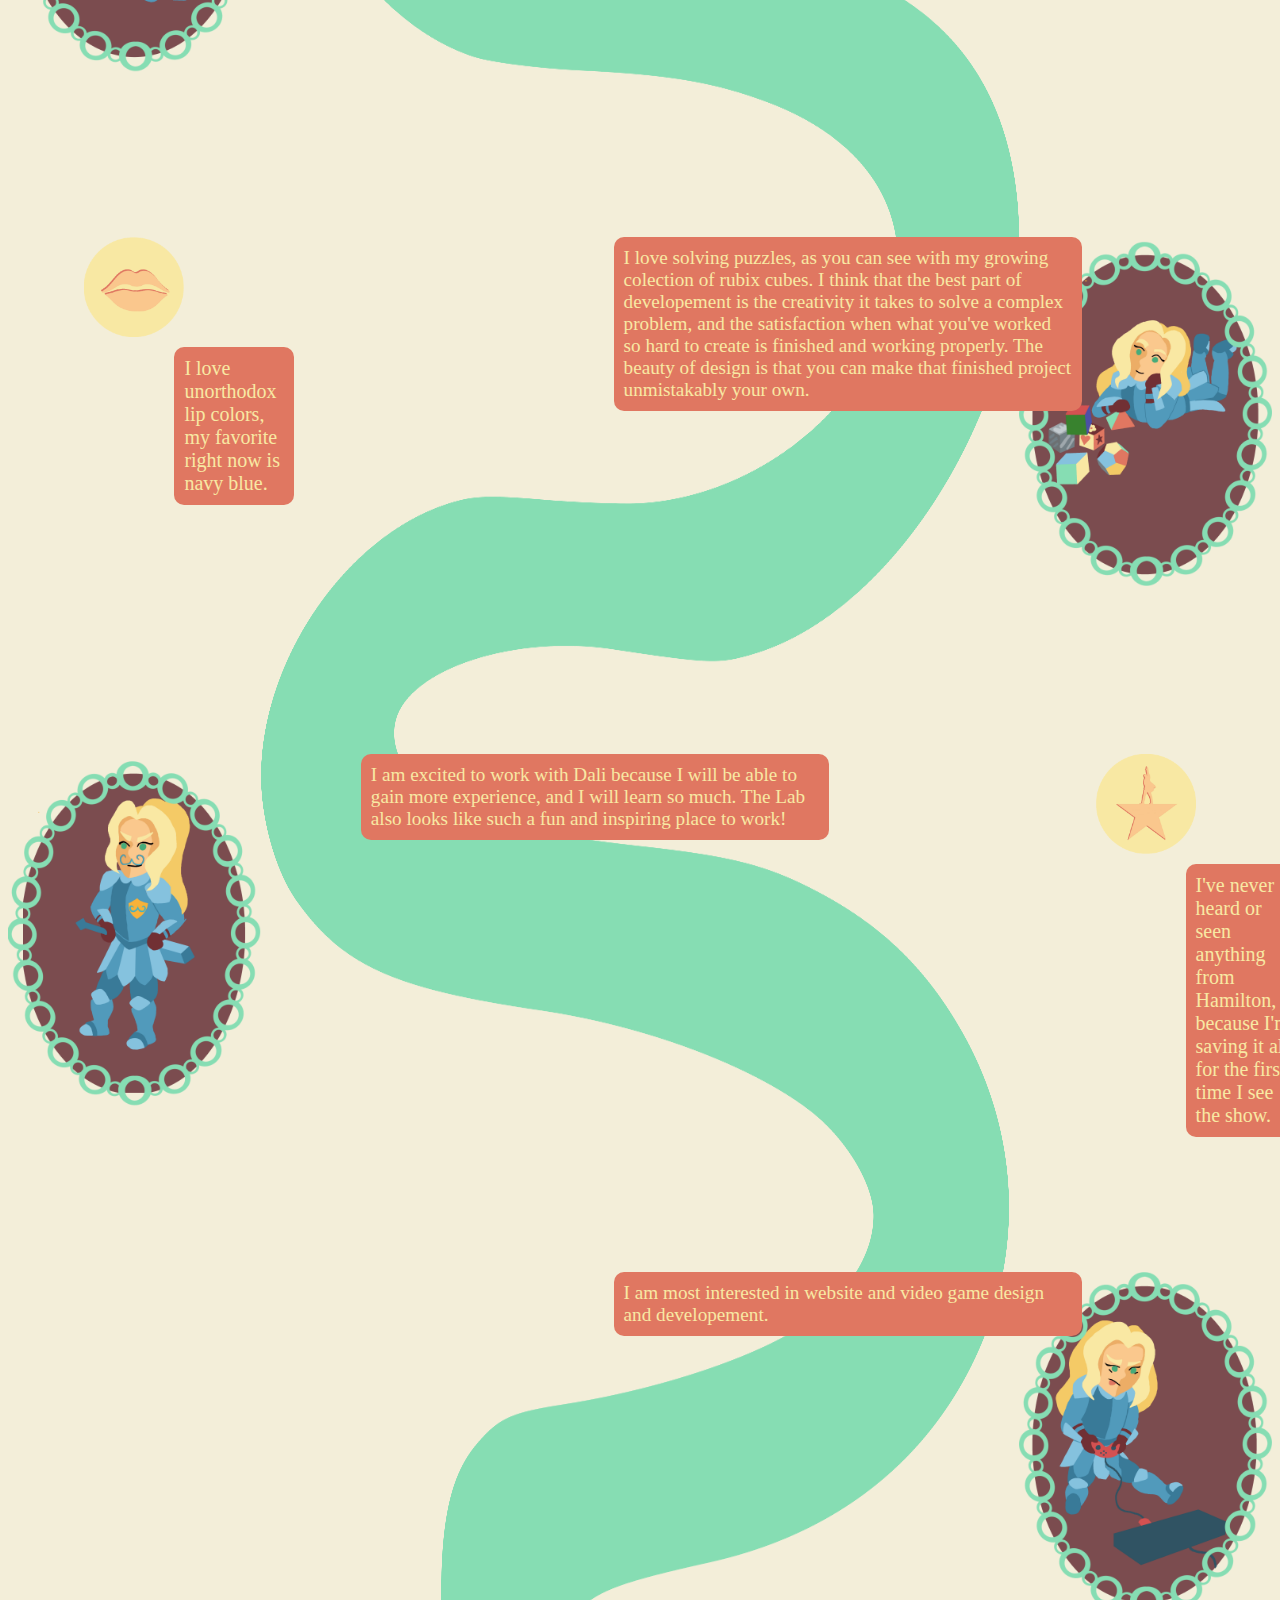
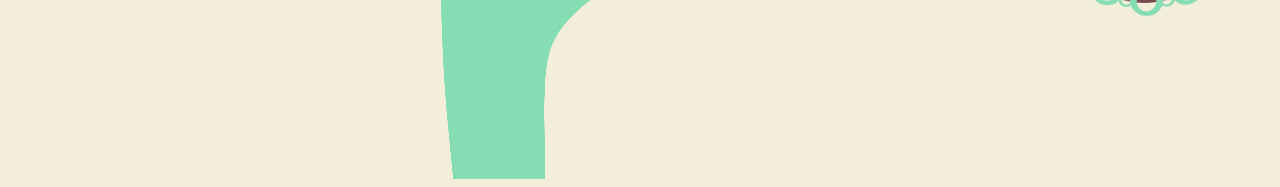
==== commit c447e710: "change image" ====
--- a/index.html
+++ b/index.html
@@ -19,7 +19,7 @@
     <div class="grid">
 
         <div class="heading" id=homescreen>
-          <image class="me" src="images/me.jpg" alt="Lauren Gray"/>
+          <image class="me" src="images/profile.jpg" alt="Lauren Gray"/>
           <h1>Lauren Gray</h1>
           <h2>Hi! I'm Lauren Gray, and I'm a '20 at Dartmouth College.</h2>
           <h2>I'm a Computer Science major and a Digital Arts and Japanese minor.</h2>
--- a/style.css
+++ b/style.css
@@ -56,6 +56,16 @@
   font-size:15px;
 }
 
+video{
+  padding: 5%;
+}
+
+p{
+  color: #f8e8a3;
+  font-size: 20px;
+  margin: 0px 100px;
+}
+
 .me{
   height:200px;
   border-radius: 100%;
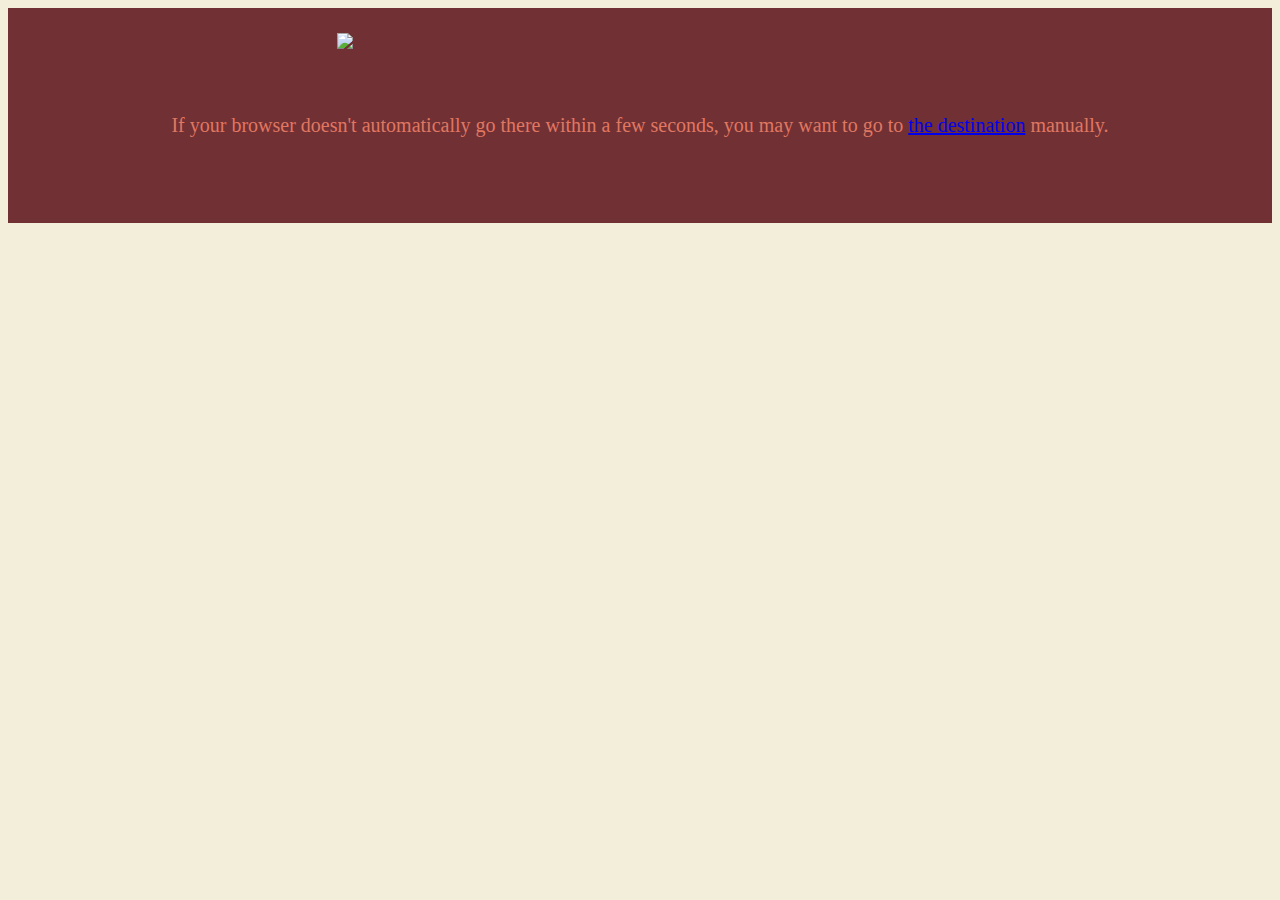
==== commit 258cbf5e: "added loading screen" ====
--- a/index.html
+++ b/index.html
@@ -2,82 +2,16 @@
 
 <html>
   <head>
-    <title> laurengray20.me </title>
+    <title>A web page that points a browser to a different page after 2 seconds</title>
     <link href="style.css" type="text/css" rel="stylesheet">
-  </head>
-  <body>
-    <div class="navbar">
-      <nav>
-        <a class="inpage" href="./index.html">Home</a>
-        <a class="inpage" href="./sincerely_me.html">Sincerely Me</a>
-        <a class="inpage" href="#part3">Love</a>
-        <a class="inpage" href="#part4">Dali</a>
-        <a class="inpage" href="#part5">Interests</a>
-
-      </nav>
-    </div>
-    <div class="grid">
-
-        <div class="heading" id=homescreen>
-          <image class="me" src="images/profile.jpg" alt="Lauren Gray"/>
-          <h1>Lauren Gray</h1>
-          <h2>Hi! I'm Lauren Gray, and I'm a '20 at Dartmouth College.</h2>
-          <h2>I'm a Computer Science major and a Digital Arts and Japanese minor.</h2>
-
-        </div>
-            <image id="painting1" src="images/Computer Knight.png"/>
-            <image id="painting2" src="images/Painting Knight.png"/>
-            <image id="painting3" src="images/Knight Cubes.png"/>
-            <image id="painting4" src="images/Dali Knight.png"/>
-            <image id="painting5" src="images/Game Knight.png"/>
-            <image id="road" src="images/path.png" alt="a path"/>
-        <div class= "info" id=part1>
-          <p class= "caption">
-            My first experience with coding was in my senior year of high
-            school in Bronxville, NY. I fell in love with the juxtaposition
-            of order and originality that comes with developement and design.
-          </p>
-        </div>
-        <div class="info" id="part2">
-          <p class= "caption">
-            I've been drawing since I was little, and one of the most important aspects of art
-            is that of composition, which is also critical to design. Graphic design gave me a
-            medium to flex my creative muscles in a way that varies from traditional fine art.
-          </p>
-        </div>
-        <div class= "info" id=part3>
-          <p class= "caption">
-            I love solving puzzles, as you can see with my growing colection of rubix cubes.
-            I think that the best part of developement is the creativity it takes to solve a complex problem,
-            and the satisfaction when what you've worked so hard to create is finished and working properly.
-            The beauty of design is that you can make that finished project unmistakably your own.
-          </p>
-        </div>
-        <div class= "info" id=part4>
-          <p class= "caption">
-            I am excited to work with Dali because I will be able to gain more experience, and I will learn so much.
-            The Lab also looks like such a fun and inspiring place to work!
-          </p>
-        </div>
-        <div class= "info" id=part5>
-          <p class= "caption">
-            I am most interested in website and video game design and developement.
-          </p>
-        </div>
-        <image id="chest" src="images/chest.png" alt="fun facts"/>
-
-        <image class="thing1" src="images/Headphones.png" alt="fact1"/>
-        <div id="fact1">
-          <p class="fun">If I listen to music while working, I lipsync and occasionally dance.</p>
-        </div>
-        <image class="thing2" src="images/lips.png" alt="fact2"/>
-        <div id="fact2">
-          <p class="fun">I love unorthodox lip colors, my favorite right now is navy blue.</p>
-        </div>
-        <image class="thing3" src="images/Hamilton.png" alt="fact3"/>
-        <div id="fact3">
-          <p class="fun">I've never heard or seen anything from Hamilton, because I'm saving it all for the first time I see the show.</p>
-        </div>
-
+    <meta http-equiv="refresh" content="5; URL=./homepage.html">
+    <meta name="keywords" content="automatic redirection">
+    </head>
+    <body>
+      <div class="loadscreen">
+        <image id="gif" src="images/sword in the stone.gif"/>
+        <p id="videoCap">If your browser doesn't automatically go there within a few seconds,
+        you may want to go to <a href="./homepage.html">the destination</a> manually.</p>
+      </div>
   </body>
 </html>
--- a/style.css
+++ b/style.css
@@ -47,6 +47,11 @@
   background-color: #e07761;
 }
 
+.loadscreen{
+  background-color: #703034;
+  padding: 2%;
+}
+
 h1{
   font-size: 75px;
   margin:0;
@@ -81,6 +86,18 @@
   padding:10px;
   z-index: 1;
   font-size: 1.2em;
+}
+
+#videoCap{
+  text-align: center;
+  font-family: "Lucida Blackletter";
+  color:#e07761;
+  margin: 5%;
+}
+
+#gif{
+  margin: 0% 25%;
+  width: 54%;
 }
 
 a:hover{
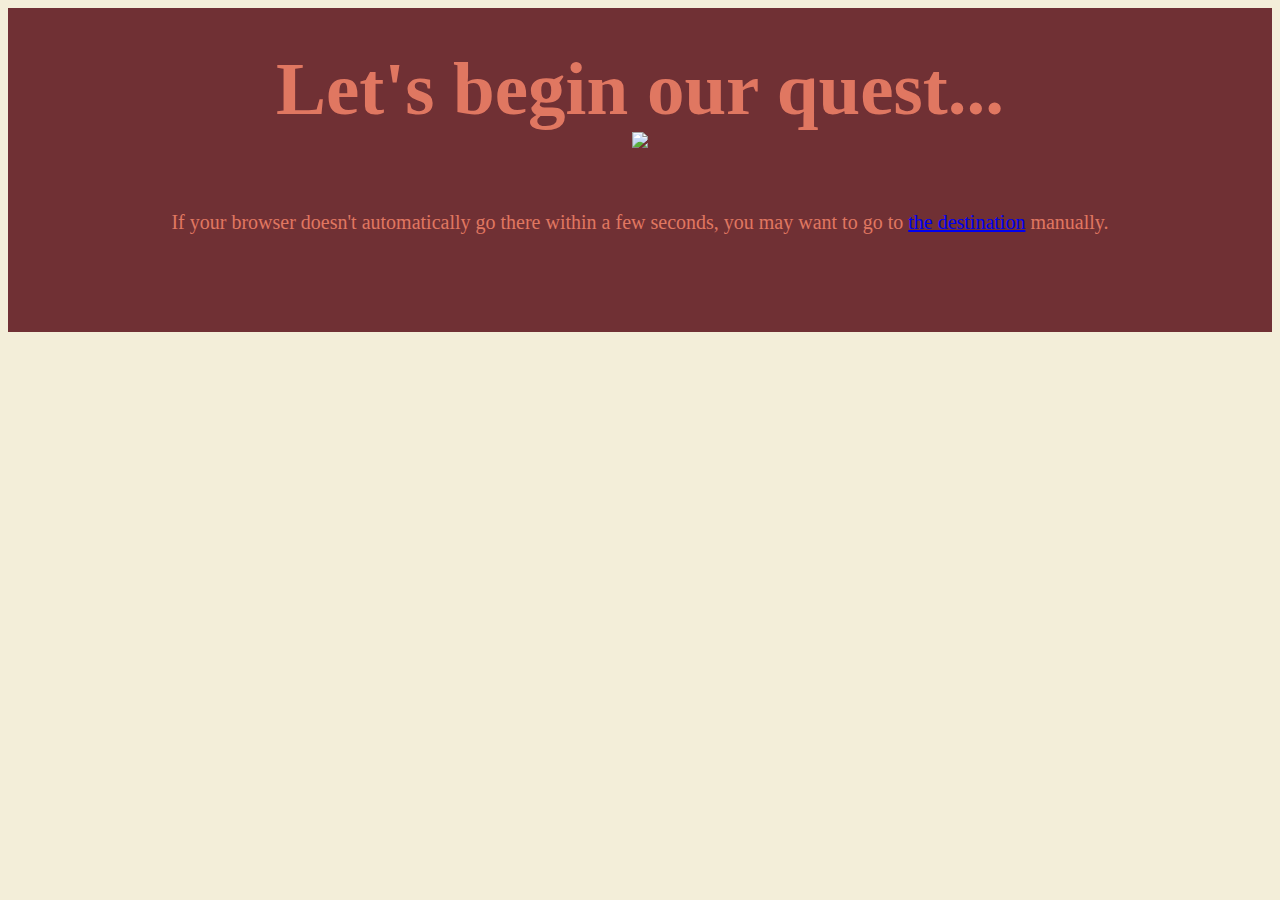
==== commit 688cce41: "added caption to loading screen" ====
--- a/index.html
+++ b/index.html
@@ -2,13 +2,14 @@
 
 <html>
   <head>
-    <title>A web page that points a browser to a different page after 2 seconds</title>
+    <title> Lauren Gray </title>
     <link href="style.css" type="text/css" rel="stylesheet">
     <meta http-equiv="refresh" content="5; URL=./homepage.html">
     <meta name="keywords" content="automatic redirection">
     </head>
     <body>
       <div class="loadscreen">
+        <h1>Let's begin our quest...</h1>
         <image id="gif" src="images/sword in the stone.gif"/>
         <p id="videoCap">If your browser doesn't automatically go there within a few seconds,
         you may want to go to <a href="./homepage.html">the destination</a> manually.</p>
--- a/style.css
+++ b/style.css
@@ -49,7 +49,10 @@
 
 .loadscreen{
   background-color: #703034;
-  padding: 2%;
+  padding: 3%;
+  text-align: center;
+  color:#e07761;
+  font-family: "Lucida Blackletter";
 }
 
 h1{
